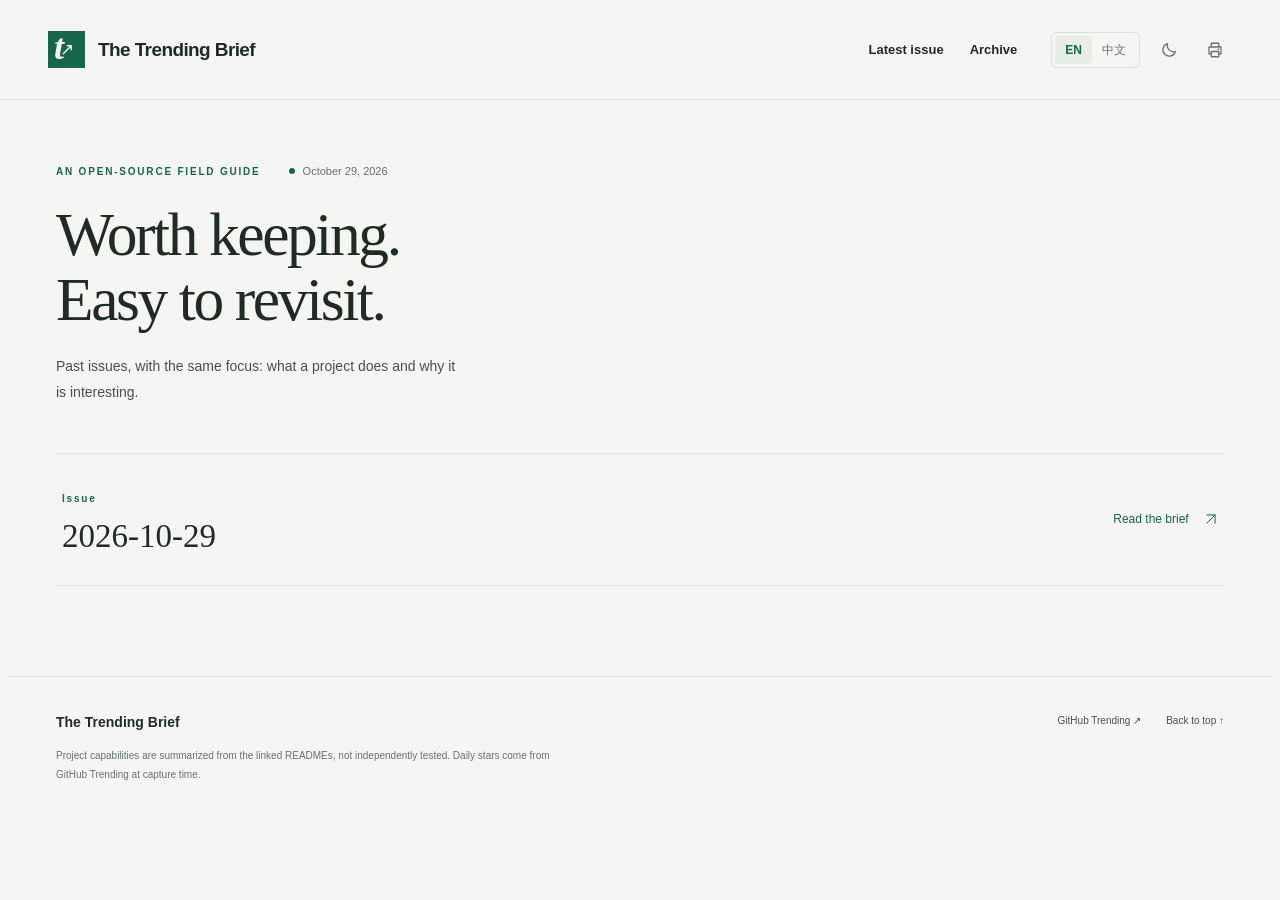
==== reports/archive.html @ 9ed11fb1 "feat: add standalone bilingual HTML reading reports" ====
<!doctype html>
<html lang="en" data-page="archive">
<head>
  <meta charset="utf-8">
  <meta name="viewport" content="width=device-width, initial-scale=1">
  <meta name="description" content="Past issues, with the same focus: what a project does and why it is interesting.">
  <meta name="color-scheme" content="light dark">
  <title>The Trending Brief · 2026-10-29</title>
  <style>:root {
  --paper: #f5f6f2;
  --surface: #fff;
  --ink: #202a27;
  --text: #46514b;
  --muted: #667269;
  --line: #dbe1d8;
  --accent: #17654a;
  --tint: #e8efe7;
  --code: #edf1eb;
  --warning: #f8f1de;
  --warning-ink: #70551b;
  --serif: Georgia, "Times New Roman", "Noto Serif SC", "Songti SC", SimSun, serif;
  --sans: -apple-system, BlinkMacSystemFont, "Segoe UI", "PingFang SC", "Microsoft YaHei", sans-serif;
  color-scheme: light;
}
:root[data-theme="dark"] {
  --paper: #151c19;
  --surface: #1c2520;
  --ink: #e9eee7;
  --text: #c0cbbf;
  --muted: #a0afa0;
  --line: #344237;
  --accent: #a0d9b4;
  --tint: #263c2f;
  --code: #29382d;
  --warning: #3b3421;
  --warning-ink: #e2ca89;
  color-scheme: dark;
}
* { box-sizing: border-box; }
html { scroll-behavior: smooth; scroll-padding-top: 30px; }
body { margin: 0; background: var(--paper); color: var(--ink); font: 16px/1.65 var(--sans); -webkit-font-smoothing: antialiased; }
a { color: inherit; text-decoration: none; }
a:hover { color: var(--accent); }
button, input, select { font: inherit; }
button, select { cursor: pointer; }
button { color: inherit; }
button:disabled { cursor: default; }
svg { width: 18px; height: 18px; fill: none; stroke: currentColor; stroke-width: 1.7; stroke-linecap: round; stroke-linejoin: round; vertical-align: middle; flex-shrink: 0; }
::selection { color: var(--ink); background: var(--tint); }
:focus-visible { outline: 3px solid var(--accent); outline-offset: 4px; }
[hidden] { display: none !important; }
.sr-only { position: absolute; width: 1px; height: 1px; padding: 0; margin: -1px; overflow: hidden; clip: rect(0, 0, 0, 0); white-space: nowrap; border: 0; }
.skip-link { position: fixed; top: -100px; left: 20px; z-index: 20; padding: 12px 20px; color: var(--surface); background: var(--ink); }
.skip-link:focus { top: 16px; }
.reading-progress { position: fixed; top: 0; left: 0; height: 3px; width: 100%; transform-origin: left; transform: scaleX(0); background: var(--accent); z-index: 10; }
.site-header { max-width: 1360px; margin: 0 auto; min-height: 100px; padding: 24px 48px; display: flex; align-items: center; justify-content: space-between; gap: 24px; border-bottom: 1px solid var(--line); }
.wordmark { display: inline-flex; align-items: center; gap: 13px; font-size: 19px; font-weight: 650; letter-spacing: -.6px; white-space: nowrap; }
.brand-mark { display: inline-flex; align-items: center; justify-content: center; width: 37px; height: 37px; background: var(--accent); color: var(--paper); font: italic bold 36px/.9 var(--serif); letter-spacing: -4px; padding: 0 5px 4px 0; }
.brand-mark span { font: 17px var(--sans); letter-spacing: 0; padding-top: 4px; }
.header-actions, .primary-nav, .locale-switch { display: flex; align-items: center; }
.header-actions { gap: 12px; }
.primary-nav { gap: 26px; margin-right: 22px; font-size: 13px; font-weight: 550; }
.locale-switch { border: 1px solid var(--line); border-radius: 6px; padding: 3px; font-size: 12px; line-height: 1; }
.locale-switch a { padding: 8px 10px; border-radius: 3px; color: var(--muted); }
.locale-switch [aria-current="page"] { color: var(--accent); background: var(--tint); font-weight: 650; }
.icon-button { display: inline-flex; align-items: center; justify-content: center; width: 34px; height: 34px; padding: 7px; border: 0; background: transparent; color: var(--muted); border-radius: 4px; }
.icon-button:hover { background: var(--tint); color: var(--accent); }
.page { max-width: 1264px; margin: auto; padding: 0 48px; }
.hero { display: grid; grid-template-columns: 1fr auto; gap: 60px; padding: 62px 0 48px; align-items: end; }
.issue-line { display: flex; align-items: center; gap: 28px; flex-wrap: wrap; margin-bottom: 22px; }
.eyebrow { margin: 0; font: 600 10px/1.5 var(--sans); letter-spacing: 1.8px; color: var(--accent); }
.issue-date { display: flex; align-items: center; gap: 8px; color: var(--muted); font-size: 11px; }
.status-dot { width: 6px; height: 6px; border-radius: 50%; background: var(--accent); }
h1 { margin: 0; font: 400 clamp(42px, 4.8vw, 69px)/1.06 var(--serif); letter-spacing: -2.4px; }
.hero-intro { max-width: 480px; margin: 22px 0 0; color: var(--text); font-size: 14px; line-height: 1.8; text-wrap: pretty; }
.issue-stats { display: flex; gap: 32px; padding-bottom: 7px; }
.issue-stats div { display: flex; flex-direction: column; min-width: 55px; }
.issue-stats strong { font: 400 37px/1.2 var(--serif); color: var(--ink); }
.issue-stats span { color: var(--muted); font-size: 11px; margin-top: 6px; white-space: nowrap; }
.reading-tools { display: flex; align-items: stretch; gap: 12px; padding: 20px 0; border-top: 1px solid var(--line); border-bottom: 1px solid var(--line); }
.search-field { display: flex; align-items: center; gap: 12px; flex: 1; padding: 0 15px; border: 1px solid var(--line); background: var(--surface); border-radius: 5px; color: var(--muted); }
.search-field input { width: 100%; min-width: 0; padding: 11px 0; background: transparent; color: var(--ink); border: 0; font-size: 13px; outline: none; }
.search-field:focus-within { outline: 2px solid var(--accent); outline-offset: 2px; }
.search-field input::placeholder { color: var(--muted); opacity: 1; }
.filter-field select, .mobile-jump select { height: 100%; max-width: 210px; min-height: 44px; padding: 9px 36px 9px 15px; color: var(--text); background: var(--surface); border: 1px solid var(--line); border-radius: 5px; font-size: 12px; }
.text-button { background: transparent; border: 0; padding: 4px 10px; font-size: 12px; color: var(--accent); }
.reading-meta { display: flex; justify-content: space-between; align-items: center; min-height: 63px; }
.reading-meta p { margin: 0; font-size: 11px; color: var(--muted); }
.mobile-jump { display: none; }
.reading-layout { display: grid; grid-template-columns: 215px minmax(0, 1fr); gap: 48px; padding-bottom: 72px; align-items: start; }
.sidebar { position: sticky; top: 32px; padding-top: 5px; }
.contents ol { list-style: none; margin: 18px 0 0; padding: 0; }
.contents li a { display: flex; align-items: baseline; gap: 12px; border-left: 2px solid transparent; padding: 6px 0 6px 9px; color: var(--muted); font-size: 12px; overflow-wrap: anywhere; line-height: 1.55; }
.contents li a span { font-size: 10px; color: var(--muted); opacity: .8; font-variant-numeric: tabular-nums; }
.contents li a:hover, .contents a[aria-current="location"] { color: var(--accent); border-left-color: var(--accent); }
.source-note { border-top: 1px solid var(--line); margin: 26px 12px 0 0; padding-top: 19px; }
.note-mark { display: block; font: 24px var(--serif); color: var(--accent); margin-bottom: 7px; }
.source-note>p:last-child { font-size: 11px; line-height: 1.85; color: var(--muted); margin: 10px 0 0; max-width: 180px; }
.projects { min-width: 0; }
.project { background: var(--surface); border: 1px solid var(--line); border-radius: 7px; margin-bottom: 22px; padding: 29px 32px 0; scroll-margin-top: 24px; }
.project-heading { display: flex; align-items: flex-start; gap: 16px; margin-bottom: 23px; }
.project-number { padding-top: 4px; color: var(--muted); font-size: 10px; font-variant-numeric: tabular-nums; }
.project-title { flex: 1; min-width: 0; }
.owner { color: var(--muted); font-size: 11px; margin: 0 0 3px; line-height: 1.3; overflow-wrap: anywhere; }
.project h2 { font: 500 25px/1.25 var(--sans); letter-spacing: -.8px; margin: 0; overflow-wrap: anywhere; }
.project h2 a svg { width: 15px; height: 15px; margin: 0 0 3px 10px; color: var(--muted); }
.technology { color: var(--text); background: var(--code); border-radius: 4px; font-size: 10px; padding: 4px 8px; margin-top: 4px; white-space: nowrap; }
.project-body { margin-left: 34px; }
.section-label, .highlights h3 { margin: 0 0 8px; color: var(--accent); font: 600 9px/1.5 var(--sans); letter-spacing: 1.5px; }
.purpose { margin: 0 0 22px; color: var(--ink); font-size: 15px; line-height: 1.8; text-wrap: pretty; }
.highlights { margin-bottom: 25px; }
.highlights ul { margin: 0; padding-left: 16px; }
.highlights li { color: var(--text); font-size: 14px; line-height: 1.85; padding-left: 5px; margin-bottom: 7px; }
.highlights li::marker { color: var(--accent); font-size: 9px; }
.project-footer { border-top: 1px solid var(--line); min-height: 59px; display: flex; align-items: center; justify-content: space-between; gap: 16px; }
.source-link { color: var(--accent); font-size: 11px; font-weight: 550; white-space: nowrap; }
.source-link svg { height: 12px; width: 12px; margin-left: 4px; }
.project-metrics { display: flex; gap: 14px; color: var(--muted); font-size: 10px; font-variant-numeric: tabular-nums; }
.project-metrics span { display: flex; align-items: center; gap: 4px; white-space: nowrap; }
.project-metrics svg { width: 12px; height: 12px; }
.project-metrics .daily-stars { color: var(--accent); }
.source-warning { color: var(--warning-ink); background: var(--warning); padding: 10px 13px; font-size: 12px; border-radius: 3px; }
.empty-state { text-align: center; padding: 60px 20px; border: 1px dashed var(--line); }
.empty-state h2 { font: 400 27px var(--serif); }
.empty-state p { color: var(--muted); font-size: 13px; }
.site-footer { max-width: 1264px; margin: auto; padding: 32px 48px 45px; border-top: 1px solid var(--line); display: flex; gap: 60px; align-items: flex-start; justify-content: space-between; }
.footer-brand { font-size: 14px; font-weight: 600; }
.site-footer p { max-width: 520px; color: var(--muted); font-size: 10px; line-height: 1.9; margin: 10px 0 0; }
.footer-links { display: flex; gap: 25px; font-size: 10px; color: var(--text); white-space: nowrap; padding-top: 4px; }
.archive-list { border-top: 1px solid var(--line); padding: 0 0 90px; }
.archive-issue { display: flex; justify-content: space-between; align-items: center; border-bottom: 1px solid var(--line); padding: 30px 6px; }
.archive-issue h2 { font: 400 33px var(--serif); margin: 8px 0 0; }
.archive-issue>span { font-size: 12px; color: var(--accent); }
.archive-issue svg { height: 14px; width: 14px; margin-left: 12px; }
:lang(zh-CN) h1 { font-size: clamp(42px, 4.8vw, 62px); letter-spacing: -1px; line-height: 1.22; }
:lang(zh-CN) .eyebrow, :lang(zh-CN) .section-label, :lang(zh-CN) .highlights h3 { letter-spacing: 1px; }
:lang(zh-CN) .purpose { line-height: 1.95; }
:lang(zh-CN) .highlights li { line-height: 2; }
@media (max-width: 1060px) {
  .hero { gap: 30px; }
  .issue-stats { gap: 20px; }
  .reading-layout { grid-template-columns: 175px minmax(0, 1fr); gap: 30px; }
  .project { padding-left: 25px; padding-right: 25px; }
  .primary-nav { margin-right: 8px; gap: 16px; }
}
@media (max-width: 850px) {
  .site-header { min-height: 82px; padding: 20px 28px; }
  .page { padding: 0 28px; }
  .hero { padding: 45px 0 35px; }
  .issue-line { gap: 12px; }
  .issue-stats { gap: 18px; }
  .issue-stats strong { font-size: 29px; }
  .reading-layout { display: block; }
  .sidebar { display: none; }
  .mobile-jump { display: block; }
  .mobile-jump select { max-width: 215px; min-height: 32px; padding: 5px 24px 5px 9px; font-size: 11px; }
  .project { padding: 28px 30px 0; }
  .site-footer { padding-left: 28px; padding-right: 28px; gap: 30px; }
  .primary-nav a:first-child { display: none; }
}
@media (max-width: 560px) {
  .site-header { padding: 16px 20px; gap: 12px; }
  .wordmark { font-size: 15px; gap: 9px; }
  .brand-mark { width: 30px; height: 30px; font-size: 30px; }
  .brand-mark span { font-size: 12px; }
  .primary-nav { display: none; }
  .header-actions { gap: 4px; }
  .locale-switch a { padding: 7px; font-size: 10px; }
  #print { display: none; }
  .icon-button { width: 28px; height: 28px; padding: 5px; }
  .page { padding: 0 20px; }
  .hero { display: block; padding: 35px 0 28px; }
  .issue-line { margin-bottom: 18px; gap: 8px; justify-content: space-between; }
  .eyebrow { font-size: 8px; letter-spacing: 1.2px; }
  .issue-date { font-size: 9px; gap: 5px; }
  h1 { font-size: 46px; letter-spacing: -1.7px; }
  .hero-intro { font-size: 13px; margin-top: 19px; }
  .issue-stats { gap: 36px; padding: 0; margin-top: 25px; }
  .issue-stats strong { font-size: 30px; }
  .issue-stats span { font-size: 10px; margin-top: 2px; }
  .reading-tools { flex-wrap: wrap; gap: 9px; padding: 16px 0; }
  .search-field { flex-basis: 100%; padding-left: 12px; }
  .search-field input { font-size: 16px; padding: 9px 0; }
  .filter-field { flex: 1; }
  .filter-field select { width: 100%; max-width: none; min-height: 38px; padding: 7px 30px 7px 12px; }
  .reading-meta { min-height: 58px; }
  .reading-meta p { font-size: 10px; }
  .mobile-jump select { max-width: 165px; }
  .project { padding: 22px 20px 0; margin-bottom: 16px; }
  .project-heading { gap: 12px; margin-bottom: 20px; flex-wrap: wrap; }
  .project-number { font-size: 9px; }
  .project h2 { font-size: 23px; }
  .project h2 a svg { margin-left: 7px; }
  .technology { font-size: 9px; padding: 3px 6px; }
  .project-body { margin-left: 0; }
  .purpose { font-size: 15px; }
  .highlights li { font-size: 13px; }
  .project-footer { gap: 10px; flex-wrap: wrap; padding: 12px 0; min-height: 62px; }
  .project-metrics { gap: 10px; font-size: 10px; }
  .source-link { font-size: 11px; }
  .reading-layout { padding-bottom: 35px; }
  .site-footer { display: block; padding: 24px 20px 32px; }
  .footer-links { padding-top: 20px; justify-content: space-between; }
  .archive-issue h2 { font-size: 26px; }
}
@media (prefers-reduced-motion: reduce) { html { scroll-behavior: auto; } }
@media print {
  :root, :root[data-theme="dark"] { --paper: #fff; --surface: #fff; --ink: #111; --text: #333; --muted: #555; --line: #ddd; --accent: #174e38; --code: #f0f0f0; }
  html { scroll-behavior: auto; }
  body { font-size: 11pt; }
  .site-header, .reading-tools, .reading-meta, .sidebar, .reading-progress, .footer-links, .skip-link { display: none; }
  .page, .site-footer { max-width: none; padding: 0; }
  .hero { padding: 0 0 22px; }
  h1, :lang(zh-CN) h1 { font-size: 35px; }
  .hero-intro { font-size: 11px; }
  .reading-layout { display: block; padding-bottom: 0; }
  .project { break-inside: avoid; border-radius: 0; padding: 20px 22px 0; }
  .project h2 { font-size: 20px; }
  .purpose { font-size: 12px; }
  .highlights li { font-size: 11px; }
  .project-footer { min-height: 42px; }
  .site-footer { margin-top: 20px; padding-top: 15px; }
}
</style>
</head>
<body id="top">
  <a class="skip-link" href="#projects">Skip to projects</a>
  <div class="reading-progress" aria-hidden="true"></div>
  <header class="site-header">
    <a class="wordmark" href="index.html"><span class="brand-mark" aria-hidden="true">t<span>↗</span></span>The Trending Brief</a>
    <div class="header-actions">
      <nav class="primary-nav" aria-label="Main"><a href="index.html">Latest issue</a><a href="archive.html">Archive</a></nav>
      <nav class="locale-switch" aria-label="Language"><a href="archive.html" lang="en" hreflang="en" aria-current="page">EN</a><a href="archive.zh-CN.html" lang="zh-CN" hreflang="zh-CN">中文</a></nav>
      <button id="theme" class="icon-button" aria-label="Toggle dark mode" title="Toggle dark mode" aria-pressed="false"><svg viewBox="0 0 24 24" aria-hidden="true"><path d="M20.5 14A8.5 8.5 0 0 1 10 3.5 8.5 8.5 0 1 0 20.5 14Z"/></svg></button>
      <button id="print" class="icon-button" aria-label="Print / Save PDF" title="Print / Save PDF"><svg viewBox="0 0 24 24" aria-hidden="true"><path d="M7 8V3h10v5M7 17H4V8h16v9h-3M7 14h10v7H7Z"/><path d="M16 11h1"/></svg></button>
    </div>
  </header>
  <main class="page">
    <section class="hero" aria-labelledby="page-heading">
      <div class="hero-copy"><div class="issue-line"><span class="eyebrow">AN OPEN-SOURCE FIELD GUIDE</span><span class="issue-date"><span class="status-dot" aria-hidden="true"></span><time datetime="2026-10-29">October 29, 2026</time></span></div>
        <h1 id="page-heading">Worth keeping.<br>Easy to revisit.</h1><p class="hero-intro">Past issues, with the same focus: what a project does and why it is interesting.</p></div>
      <div class="issue-stats"></div>
    </section>
    <section id="projects" class="archive-list" aria-label="PAST ISSUES"><a class="archive-issue" href="2026/10/2026-10-29.html"><div><span class="eyebrow">Issue</span><h2>2026-10-29</h2></div><span>Read the brief <svg viewBox="0 0 24 24" aria-hidden="true"><path d="M5 19 19 5M5 5h14v14"/></svg></span></a></section>
  </main>
  <footer class="site-footer"><div><a class="footer-brand" href="index.html">The Trending Brief</a><p>Project capabilities are summarized from the linked READMEs, not independently tested. Daily stars come from GitHub Trending at capture time.</p></div><div class="footer-links"><a href="https://github.com/trending?since=daily" target="_blank" rel="noopener noreferrer">GitHub Trending ↗</a><a href="#top">Back to top ↑</a></div></footer>
  <script>(() => {
  'use strict';
  const root = document.documentElement;
  const theme = document.getElementById('theme');
  let saved = null;
  try { saved = localStorage.getItem('brief-theme'); } catch (_) { /* File access may be restricted. */ }
  const preferred = saved || (window.matchMedia('(prefers-color-scheme: dark)').matches ? 'dark' : 'light');
  root.dataset.theme = preferred;
  theme.setAttribute('aria-pressed', String(preferred === 'dark'));
  theme.addEventListener('click', () => {
    const next = root.dataset.theme === 'dark' ? 'light' : 'dark';
    root.dataset.theme = next;
    theme.setAttribute('aria-pressed', String(next === 'dark'));
    try { localStorage.setItem('brief-theme', next); } catch (_) { /* Theme still works without storage. */ }
  });
  document.getElementById('print').addEventListener('click', () => window.print());
  const progress = document.querySelector('.reading-progress');
  const updateProgress = () => {
    const height = root.scrollHeight - window.innerHeight;
    progress.style.transform = `scaleX(${height > 0 ? Math.min(1, Math.max(0, window.scrollY / height)) : 0})`;
  };
  window.addEventListener('scroll', updateProgress, { passive: true });
  window.addEventListener('resize', updateProgress);
  updateProgress();
  const cards = [...document.querySelectorAll('.project')];
  const search = document.getElementById('search');
  if (!search) return;
  const technology = document.getElementById('technology');
  const count = document.getElementById('result-count');
  const reset = document.getElementById('reset');
  const jump = document.getElementById('jump');
  const empty = document.getElementById('empty-state');
  const toc = [...document.querySelectorAll('[data-project]')];
  const terms = new Map(cards.map(card => [card, card.textContent.toLocaleLowerCase()]));
  const filter = () => {
    const phrase = search.value.trim().toLocaleLowerCase();
    let visible = 0;
    for (const card of cards) {
      const matches = terms.get(card).includes(phrase) && (!technology.value || card.dataset.language === technology.value);
      card.hidden = !matches;
      if (matches) visible += 1;
      const item = toc.find(entry => entry.dataset.project === card.id);
      if (item) item.hidden = !matches;
      const option = [...jump.options].find(entry => entry.value === card.id);
      if (option) { option.disabled = !matches; option.hidden = !matches; }
    }
    count.textContent = count.dataset.template.replace('{visible}', String(visible)).replace('{total}', String(cards.length));
    empty.hidden = visible !== 0;
    reset.hidden = !phrase && !technology.value;
    jump.value = '';
    updateProgress();
  };
  search.addEventListener('input', filter);
  technology.addEventListener('change', filter);
  reset.addEventListener('click', () => { search.value = ''; technology.value = ''; filter(); search.focus(); });
  jump.addEventListener('change', () => {
    const project = document.getElementById(jump.value);
    if (project && !project.hidden) {
      project.scrollIntoView({ behavior: window.matchMedia('(prefers-reduced-motion: reduce)').matches ? 'instant' : 'smooth' });
      project.querySelector('h2 a').focus({ preventScroll: true });
    }
  });
  if ('IntersectionObserver' in window) {
    const observer = new IntersectionObserver(entries => {
      for (const entry of entries) {
        if (!entry.isIntersecting || entry.target.hidden) continue;
        for (const item of toc) {
          const link = item.querySelector('a');
          if (item.dataset.project === entry.target.id) link.setAttribute('aria-current', 'location');
          else link.removeAttribute('aria-current');
        }
      }
    }, { rootMargin: '-5% 0px -60% 0px' });
    cards.forEach(card => observer.observe(card));
  }
})();
</script>
</body>
</html>
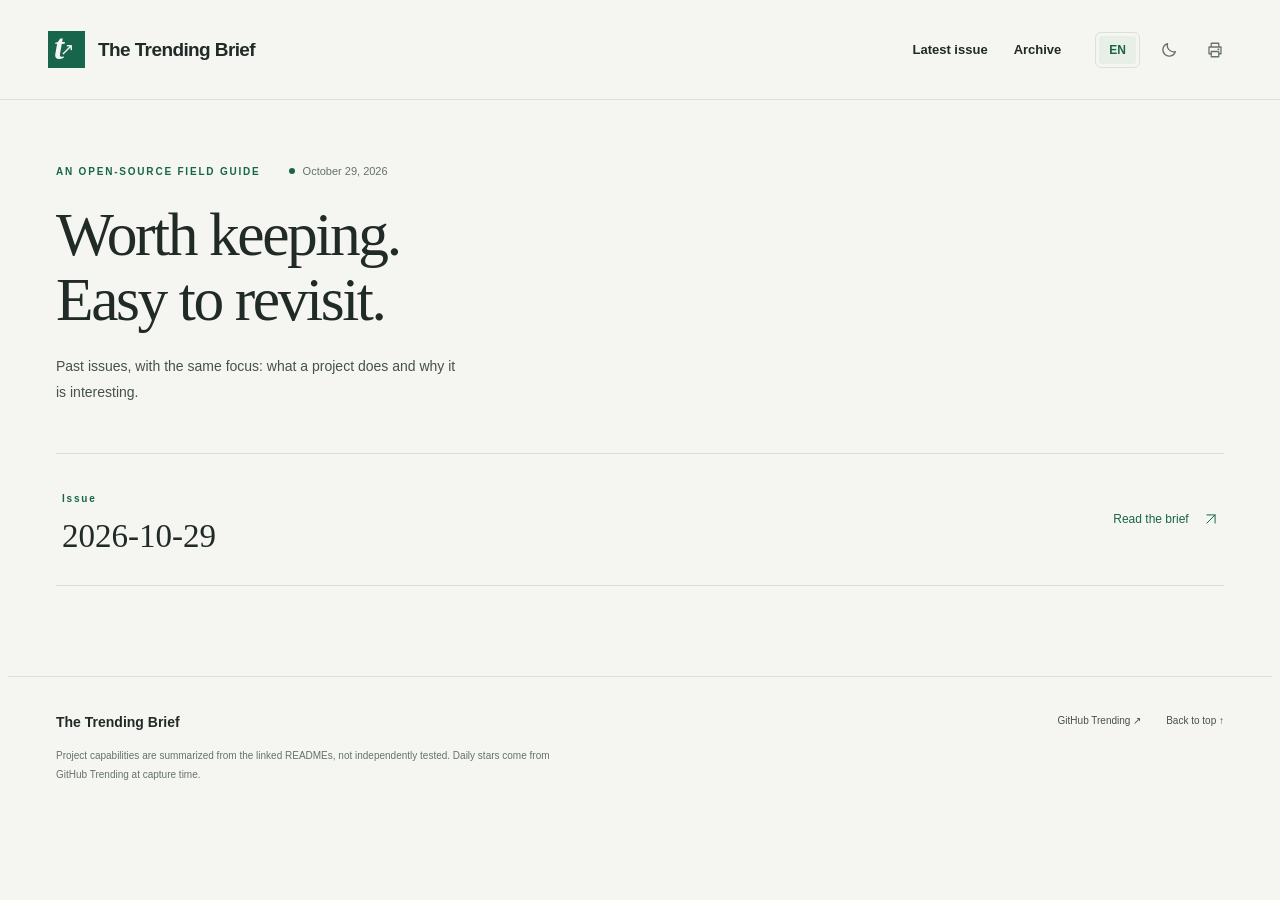
==== commit 1348299b: "feat: add responsive Gradio workspace and single-language reports" ====
--- a/reports/archive.html
+++ b/reports/archive.html
@@ -230,7 +230,7 @@
     <a class="wordmark" href="index.html"><span class="brand-mark" aria-hidden="true">t<span>↗</span></span>The Trending Brief</a>
     <div class="header-actions">
       <nav class="primary-nav" aria-label="Main"><a href="index.html">Latest issue</a><a href="archive.html">Archive</a></nav>
-      <nav class="locale-switch" aria-label="Language"><a href="archive.html" lang="en" hreflang="en" aria-current="page">EN</a><a href="archive.zh-CN.html" lang="zh-CN" hreflang="zh-CN">中文</a></nav>
+      <nav class="locale-switch" aria-label="Language"><a href="archive.html" lang="en" aria-current="page">EN</a></nav>
       <button id="theme" class="icon-button" aria-label="Toggle dark mode" title="Toggle dark mode" aria-pressed="false"><svg viewBox="0 0 24 24" aria-hidden="true"><path d="M20.5 14A8.5 8.5 0 0 1 10 3.5 8.5 8.5 0 1 0 20.5 14Z"/></svg></button>
       <button id="print" class="icon-button" aria-label="Print / Save PDF" title="Print / Save PDF"><svg viewBox="0 0 24 24" aria-hidden="true"><path d="M7 8V3h10v5M7 17H4V8h16v9h-3M7 14h10v7H7Z"/><path d="M16 11h1"/></svg></button>
     </div>
@@ -241,7 +241,7 @@
         <h1 id="page-heading">Worth keeping.<br>Easy to revisit.</h1><p class="hero-intro">Past issues, with the same focus: what a project does and why it is interesting.</p></div>
       <div class="issue-stats"></div>
     </section>
-    <section id="projects" class="archive-list" aria-label="PAST ISSUES"><a class="archive-issue" href="2026/10/2026-10-29.html"><div><span class="eyebrow">Issue</span><h2>2026-10-29</h2></div><span>Read the brief <svg viewBox="0 0 24 24" aria-hidden="true"><path d="M5 19 19 5M5 5h14v14"/></svg></span></a></section>
+<section id="projects" class="archive-list" aria-label="PAST ISSUES"><a class="archive-issue" href="2026/10/2026-10-29.html"><div><span class="eyebrow">Issue</span><h2>2026-10-29</h2></div><span>Read the brief <svg viewBox="0 0 24 24" aria-hidden="true"><path d="M5 19 19 5M5 5h14v14"/></svg></span></a></section>
   </main>
   <footer class="site-footer"><div><a class="footer-brand" href="index.html">The Trending Brief</a><p>Project capabilities are summarized from the linked READMEs, not independently tested. Daily stars come from GitHub Trending at capture time.</p></div><div class="footer-links"><a href="https://github.com/trending?since=daily" target="_blank" rel="noopener noreferrer">GitHub Trending ↗</a><a href="#top">Back to top ↑</a></div></footer>
   <script>(() => {
